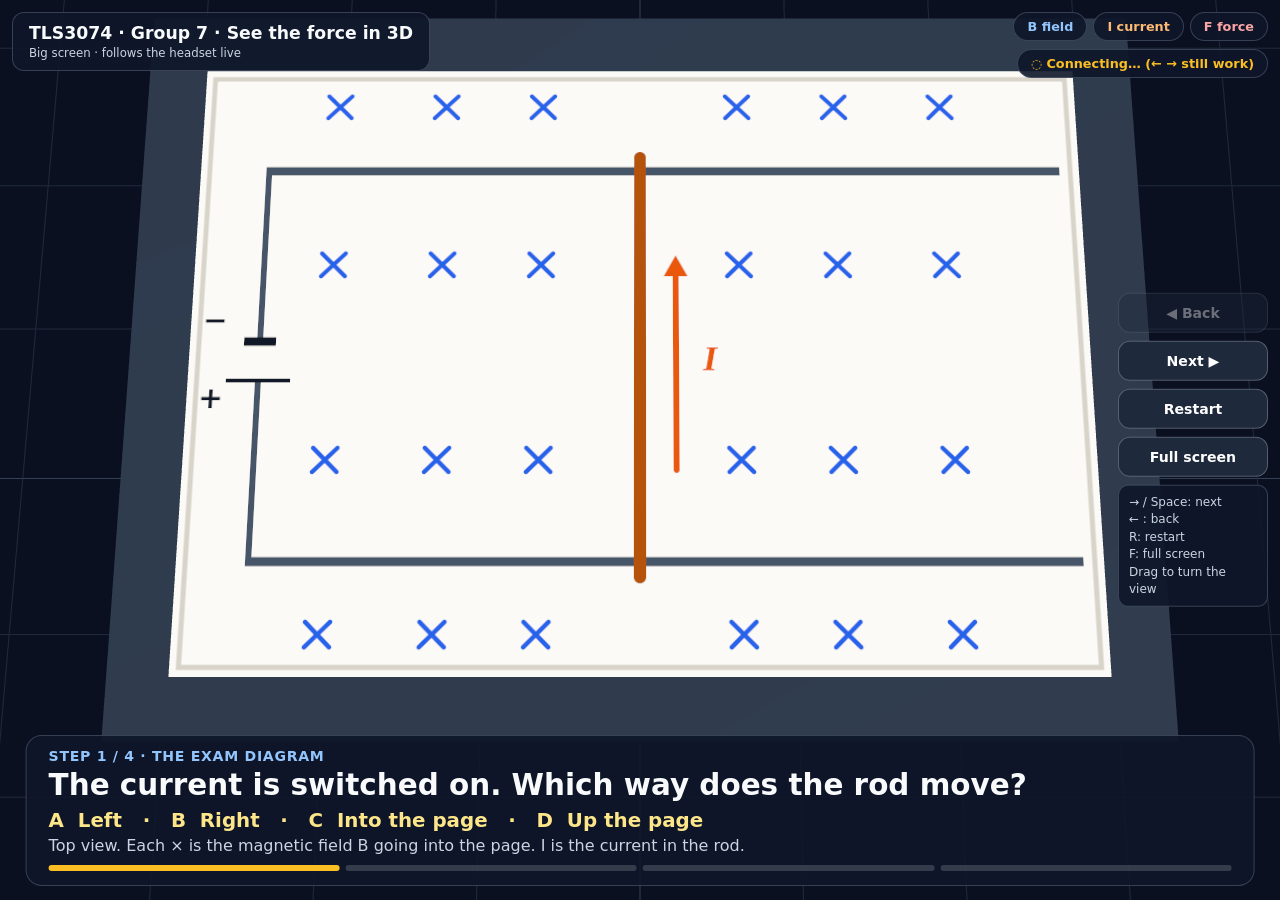
==== screen.html @ 363e5bda "Group 7 VR station: guided rod-on-rails lesson with big-screen sync" ====
<!DOCTYPE html>
<html lang="en">
<head>
<meta charset="utf-8">
<meta name="viewport" content="width=device-width,initial-scale=1">
<title>Group 7 · Big screen · See the force in 3D</title>
<link rel="stylesheet" href="./style.css">
<script type="importmap">{ "imports": { "three": "./vendor/three.module.min.js" } }</script>
</head>
<body data-role="screen">
  <header id="topbar">
    <div class="brand">TLS3074 · Group 7 · See the force in 3D<small>Big screen · follows the headset live</small></div>
    <div class="right">
      <div id="legend"><span class="lg b">B field</span><span class="lg i">I current</span><span class="lg f">F force</span></div>
      <div id="link" class="chip retry">Connecting…</div>
    </div>
  </header>

  <nav id="nav">
    <button id="btnBack">◀ Back</button>
    <button id="btnNext">Next ▶</button>
    <button id="btnRestart">Restart</button>
    <button id="btnFull">Full screen</button>
    <div class="keys">→ / Space: next<br>← : back<br>R: restart<br>F: full screen<br>Drag to turn the view</div>
  </nav>

  <footer id="caption">
    <div id="capTitle"></div>
    <div id="capMain"></div>
    <div id="capSub"></div>
    <div id="capSub2"></div>
    <div id="dots"></div>
  </footer>

  <noscript>This page needs JavaScript.</noscript>
  <script type="module" src="./app.js"></script>
</body>
</html>
---- style.css ----
:root {
  --panel: rgba(15, 23, 42, 0.9);
  --line: rgba(148, 163, 184, 0.3);
  --text: #f8fafc;
  --muted: #cbd5e1;
}

* { box-sizing: border-box; }

html, body {
  margin: 0;
  height: 100%;
  overflow: hidden;
  background: #0b1020;
  color: var(--text);
  font-family: system-ui, "Segoe UI", Roboto, "Noto Sans", Arial, sans-serif;
}

canvas { display: block; position: fixed; inset: 0; }

#topbar {
  position: fixed;
  top: 12px;
  left: 12px;
  right: 12px;
  display: flex;
  justify-content: space-between;
  align-items: flex-start;
  gap: 12px;
  pointer-events: none;
  z-index: 5;
}

.brand {
  background: var(--panel);
  border: 1px solid var(--line);
  border-radius: 12px;
  padding: 10px 16px;
  font-weight: 800;
  font-size: clamp(14px, 1.35vw, 22px);
}

.brand small {
  display: block;
  margin-top: 3px;
  font-weight: 500;
  color: var(--muted);
  font-size: 0.68em;
}

.right { display: flex; flex-direction: column; align-items: flex-end; gap: 8px; }

#legend { display: flex; gap: 6px; }

.lg, .chip {
  background: var(--panel);
  border: 1px solid var(--line);
  border-radius: 999px;
  padding: 6px 13px;
  font-weight: 800;
  font-size: clamp(12px, 1vw, 17px);
}

.lg.b { color: #93c5fd; }
.lg.i { color: #fdba74; }
.lg.f { color: #fca5a5; }

.chip.on { color: #4ade80; }
.chip.retry { color: #fbbf24; }
.chip.off, .chip.limited { color: #fca5a5; }
.chip.flash { color: #fff; background: #166534; border-color: #22c55e; }

#caption {
  position: fixed;
  left: 50%;
  bottom: 14px;
  transform: translateX(-50%);
  width: min(96vw, 1560px);
  background: var(--panel);
  border: 1px solid var(--line);
  border-radius: 16px;
  padding: 12px 22px 14px;
  pointer-events: none;
  z-index: 5;
}

#capTitle { color: #93c5fd; font-weight: 800; letter-spacing: 0.05em; font-size: clamp(12px, 1.1vw, 19px); }
#capMain { margin-top: 4px; font-weight: 800; line-height: 1.2; font-size: clamp(18px, 2.3vw, 40px); }
#capSub { margin-top: 6px; color: #fde68a; font-weight: 700; font-size: clamp(14px, 1.55vw, 27px); white-space: pre-wrap; }
#capSub2 { margin-top: 4px; color: var(--muted); font-size: clamp(13px, 1.25vw, 21px); }
#capSub:empty, #capSub2:empty { display: none; }

#dots { display: flex; gap: 6px; margin-top: 10px; }
#dots .dot { flex: 1; height: 6px; border-radius: 3px; background: rgba(255, 255, 255, 0.16); }
#dots .dot.done { background: #60a5fa; }
#dots .dot.cur { background: #fbbf24; }

#nav {
  position: fixed;
  right: 12px;
  top: 50%;
  transform: translateY(-50%);
  display: flex;
  flex-direction: column;
  gap: 8px;
  z-index: 6;
}

#nav button, #enterVR {
  font: inherit;
  font-weight: 800;
  color: #fff;
  background: #1e293b;
  border: 1px solid rgba(255, 255, 255, 0.25);
  border-radius: 12px;
  padding: 11px 16px;
  cursor: pointer;
  font-size: clamp(13px, 1.1vw, 18px);
}

#nav button:disabled { opacity: 0.4; cursor: default; }

#nav .keys {
  max-width: 150px;
  color: var(--muted);
  background: var(--panel);
  border: 1px solid var(--line);
  border-radius: 10px;
  padding: 8px 10px;
  font-size: 12px;
  line-height: 1.45;
}

#vrbox {
  position: fixed;
  top: 96px;
  left: 50%;
  transform: translateX(-50%);
  display: flex;
  flex-direction: column;
  align-items: center;
  gap: 8px;
  z-index: 6;
}

#enterVR {
  background: #7c3aed;
  border-color: #a78bfa;
  font-size: clamp(18px, 2vw, 30px);
  padding: 16px 38px;
  border-radius: 14px;
}

#vrNote {
  text-align: center;
  color: var(--muted);
  background: var(--panel);
  border: 1px solid var(--line);
  border-radius: 10px;
  padding: 5px 12px;
  font-size: clamp(12px, 1vw, 16px);
}
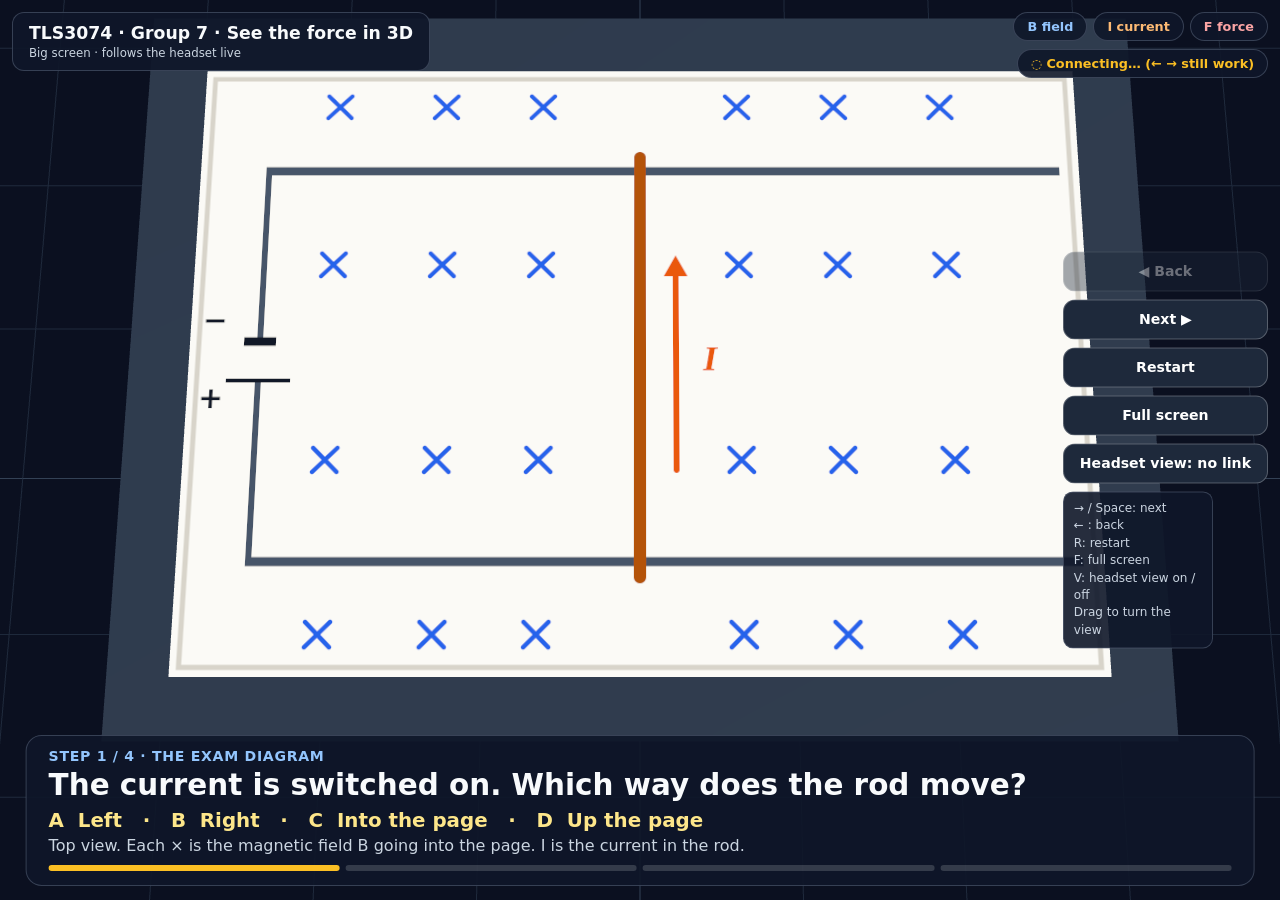
==== commit 78e61b65: "Stream the headset pose so the big screen shows the wearer's live view" ====
--- a/screen.html
+++ b/screen.html
@@ -6,6 +6,7 @@
 <title>Group 7 · Big screen · See the force in 3D</title>
 <link rel="stylesheet" href="./style.css">
 <script type="importmap">{ "imports": { "three": "./vendor/three.module.min.js" } }</script>
+<script src="./vendor/mqtt.min.js"></script>
 </head>
 <body data-role="screen">
   <header id="topbar">
@@ -21,8 +22,11 @@
     <button id="btnNext">Next ▶</button>
     <button id="btnRestart">Restart</button>
     <button id="btnFull">Full screen</button>
-    <div class="keys">→ / Space: next<br>← : back<br>R: restart<br>F: full screen<br>Drag to turn the view</div>
+    <button id="btnView">Headset view: waiting</button>
+    <div class="keys">→ / Space: next<br>← : back<br>R: restart<br>F: full screen<br>V: headset view on / off<br>Drag to turn the view</div>
   </nav>
+
+  <div id="live"><span class="rec"></span><b>LIVE</b>&nbsp;· headset view<span id="liveLag"></span></div>
 
   <footer id="caption">
     <div id="capTitle"></div>
--- a/style.css
+++ b/style.css
@@ -131,6 +131,40 @@
   line-height: 1.45;
 }
 
+#live {
+  display: none;
+  position: fixed;
+  left: 14px;
+  top: 84px;
+  align-items: center;
+  gap: 8px;
+  background: rgba(127, 29, 29, 0.92);
+  border: 1px solid #f87171;
+  border-radius: 999px;
+  padding: 8px 16px;
+  font-size: clamp(13px, 1.15vw, 19px);
+  z-index: 6;
+}
+
+#live .rec {
+  width: 12px;
+  height: 12px;
+  border-radius: 50%;
+  background: #ef4444;
+  box-shadow: 0 0 10px #ef4444;
+  animation: blink 1.2s infinite;
+}
+
+#liveLag { color: #fecaca; margin-left: 4px; }
+
+@keyframes blink { 50% { opacity: 0.25; } }
+
+body.pov #live { display: flex; }
+body.pov #caption { width: min(64vw, 1100px); padding: 7px 16px 9px; background: rgba(15, 23, 42, 0.8); }
+body.pov #capMain { font-size: clamp(15px, 1.55vw, 26px); }
+body.pov #capSub { font-size: clamp(12px, 1.1vw, 19px); }
+body.pov #capSub2, body.pov #dots { display: none; }
+
 #vrbox {
   position: fixed;
   top: 96px;
